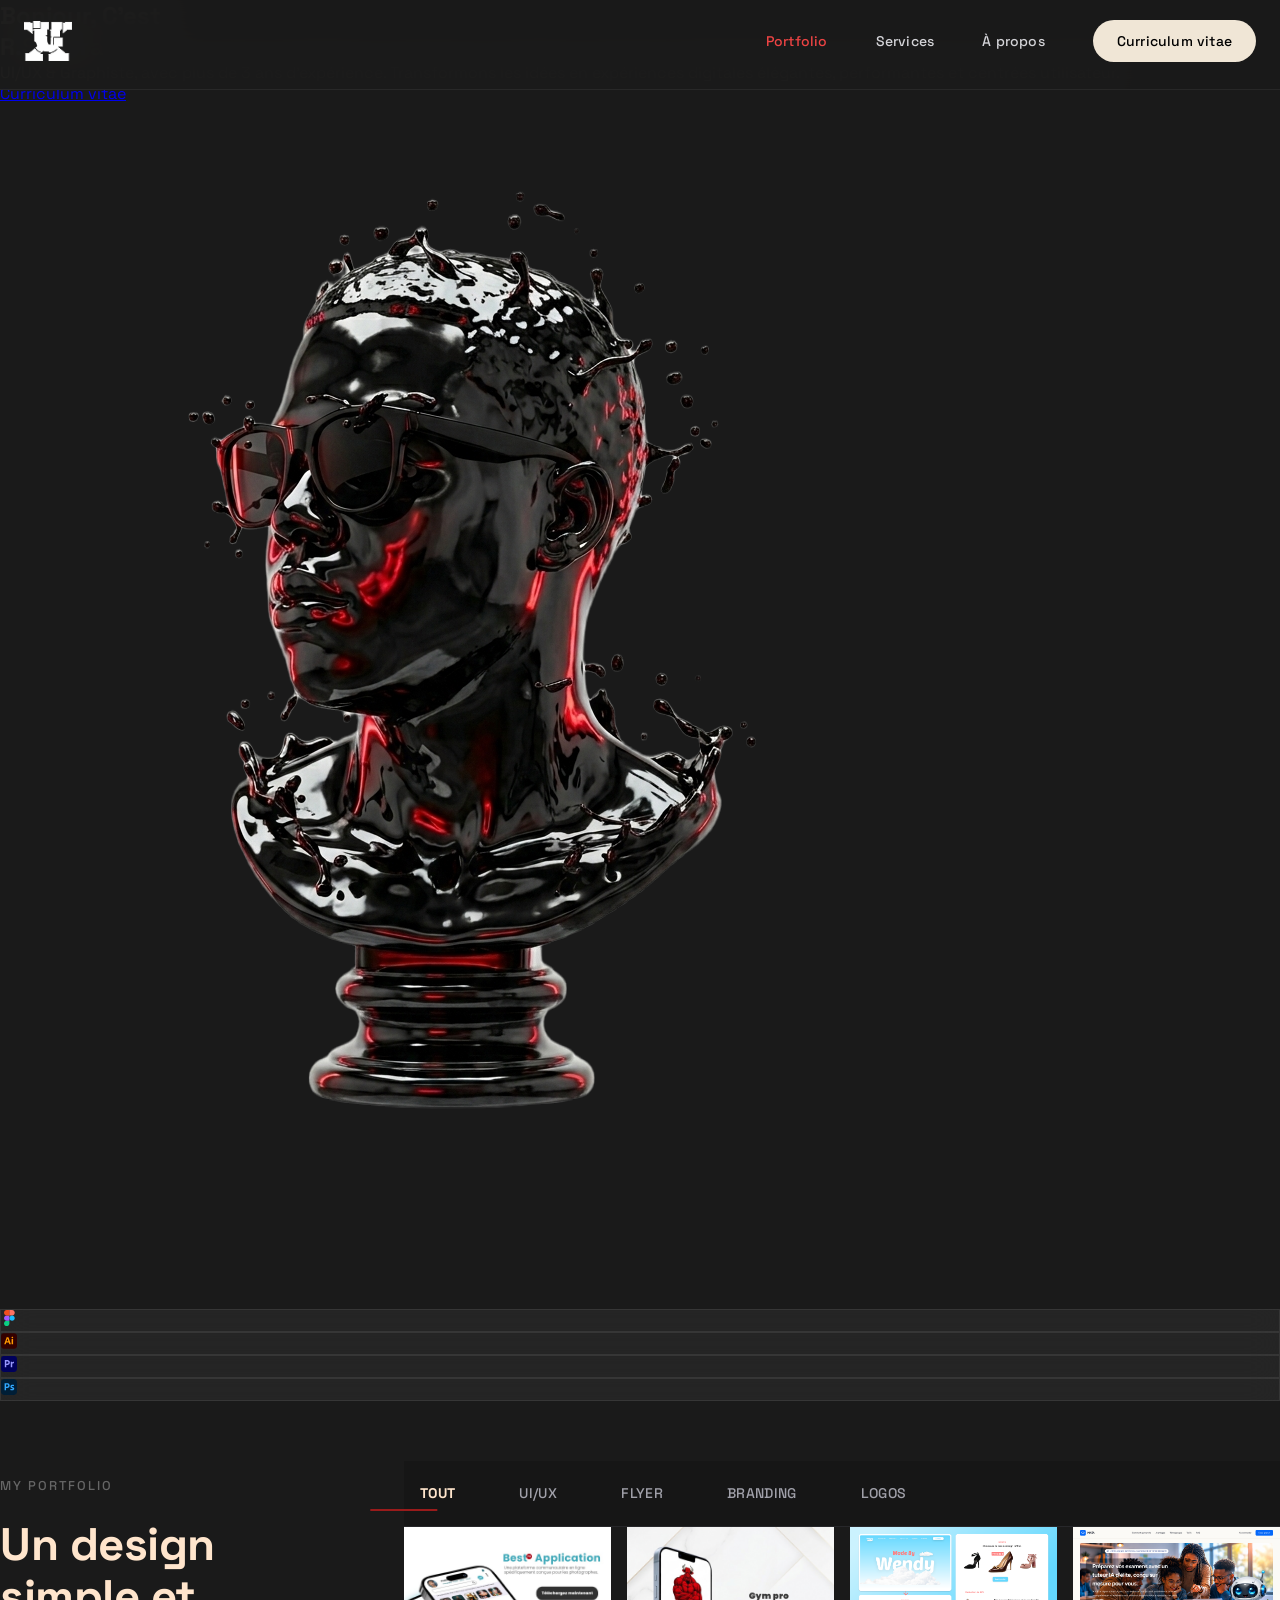
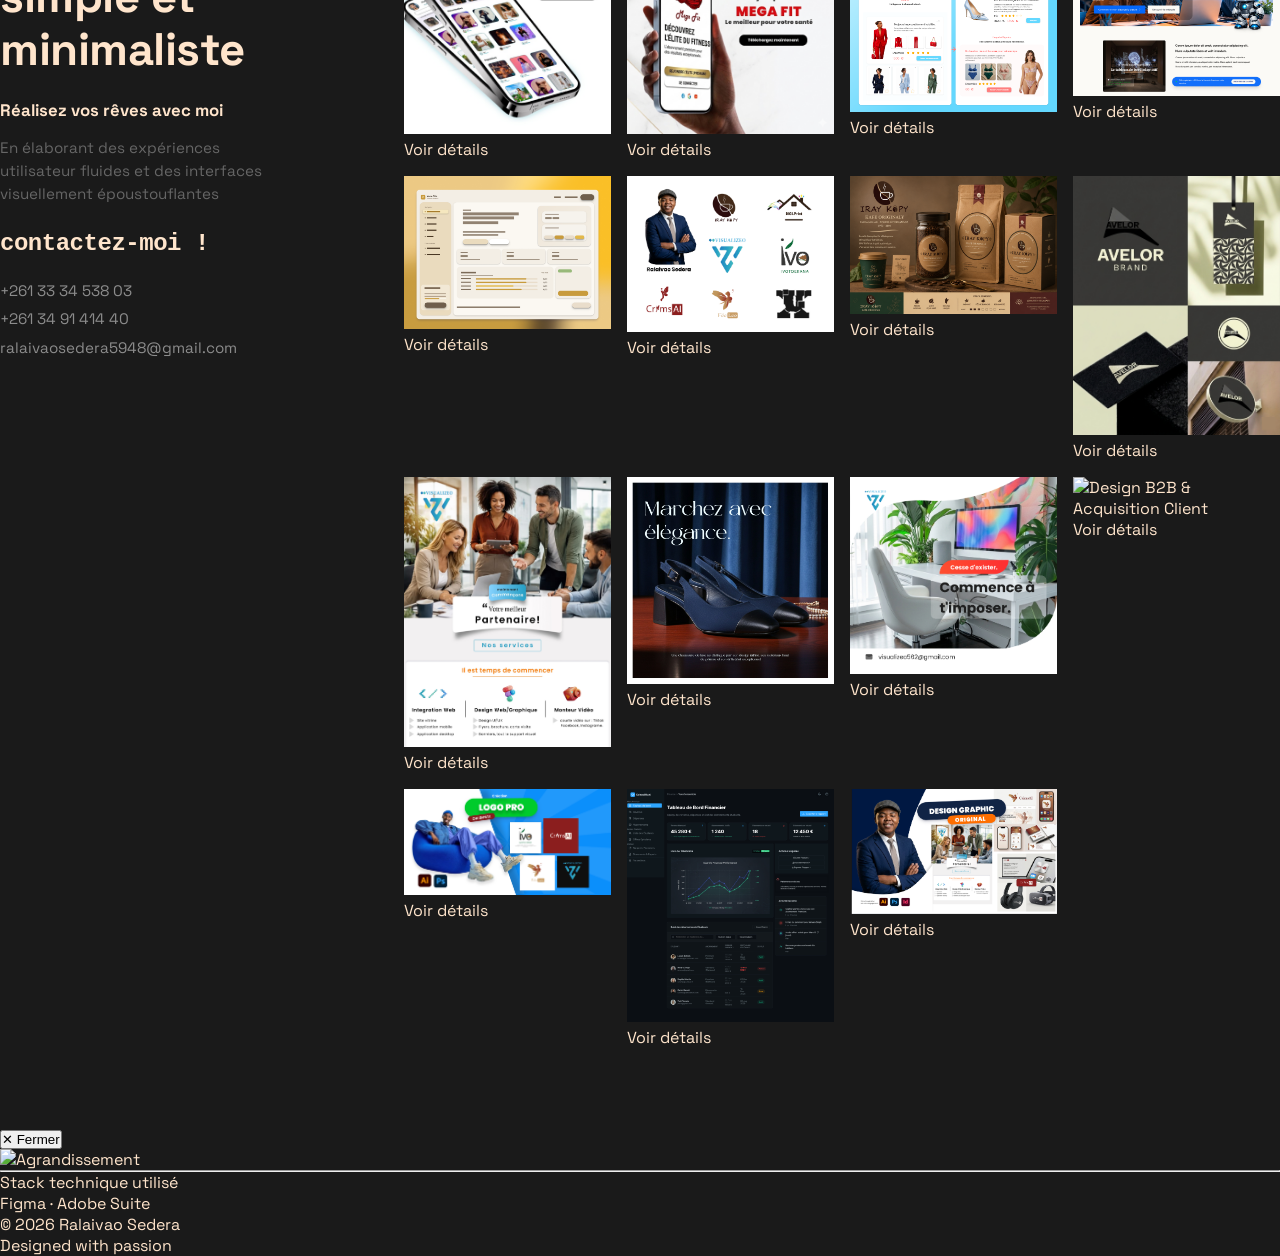
==== index.html @ d10b0091 "Initialisation du projet" ====
<!DOCTYPE html>
<html lang="fr">
<head>
<meta charset="UTF-8">
<meta name="viewport" content="width=device-width, initial-scale=1.0">
<title>Ralaivao Sedera | Product Designer UX/UI & Graphiste à Madagascar</title>
<meta name="description" content="Portfolio officiel de Ralaivao Sedera, Product Designer UX/UI et Graphiste à Madagascar. Découvrez mes projets UI/UX, branding, design web, applications mobiles et identités visuelles.">
<meta name="keywords" content="Ralaivao Sedera, UX Designer Madagascar, UI Designer Madagascar, Product Designer, Graphiste Madagascar, Portfolio UX UI, Figma Designer, Branding, Web Designer Madagascar, Designer Freelance">
<link rel="canonical" href="https://ruxus.vercel.app/">

<link rel="icon" type="image/png" href="assets/logo.png">
<meta name="robots" content="index, follow">
<script src="https://cdn.tailwindcss.com"></script>
<link rel="preconnect" href="https://fonts.googleapis.com">
<link href="https://fonts.googleapis.com/css2?family=Space+Grotesk:wght@300;400;500;700&display=swap" rel="stylesheet">
<link rel="stylesheet" href="styles/style.css">
</head>

<body class="page-index">

<!-- ===== NAVBAR UNIFIÉE ===== -->
<header class="fixed top-0 left-0 w-full z-50 bg-[#1A1A1A]/90 backdrop-blur-md border-b border-white/5">
    <div class="max-w-7xl mx-auto px-6 py-5 flex justify-between items-center">
        <div class="w-12">
            <a href="index.html"><img src="assets/logo.png" alt="Logo"></a>
        </div>
        <nav class="hidden md:flex gap-12 items-center">
            <a href="index.html" class="text-red-500 font-medium hover:opacity-70 transition">Portfolio</a>
            <a href="page/service.html" class="text-zinc-300 hover:text-white hover:opacity-70 transition">Services</a>
            <a href="page/about.html" class="text-zinc-300 hover:text-white hover:opacity-70 transition">À propos</a>
            <a href="cv/Ralaivao CV.pdf" class="bg-[#F0E6D6] text-black px-6 py-3 rounded-full font-medium transition hover:bg-[#E2D5C1]">
                Curriculum vitae
            </a>
        </nav>
        <button id="menuBtn" class="md:hidden text-2xl text-white">☰</button>
    </div>
    <!-- Menu mobile -->
    <div id="mobileMenu" class="mobile-menu md:hidden">
        <a href="index.html" class="active">Portfolio</a>
        <a href="page/service.html">Services</a>
        <a href="page/about.html">À propos</a>
        <a href="cv/Ralaivao CV.pdf" class="cv-btn-mobile">Curriculum vitae</a>
    </div>
</header>

<section class="min-h-screen flex items-center pt-32">
    <div class="max-w-7xl mx-auto px-6 grid lg:grid-cols-2 gap-20 items-center">
        <div>
            <h1 class="text-3xl sm:text-4xl md:text-6xl lg:text-8xl font-bold leading-tight">Bonjour, C'est <br>R.Sedera</h1>
            <p class="text-zinc-400 mt-6 md:mt-8 max-w-xl leading-relaxed text-sm md:text-base">UI/UX & Graphiste, avec plus de 3 ans d'expérience. Transformons les idées en expériences digitales élégantes, performantes et centrées utilisateur.</p>
            <a href="cv/Ralaivao CV.pdf" class="inline-block mt-10 bg-red-800 px-12 py-4 rounded-xl font-semibold hover:bg-red-700 transition">Curriculum vitae</a>
        </div>
        <div class="flex justify-center">
            <div class="relative">
                <div class="arch-shape w-[280px] h-[360px] md:w-[420px] md:h-[550px] bg-red-800 border-4 border-[#E7D8C4] overflow-hidden">
                    <img src="assets/ff.png" class="absolute bottom-0 left-1/2 -translate-x-1/2 h-full object-contain" alt="R. Sedera">
                </div>
                <div class="absolute top-20 left-0 glass rounded-xl p-3">
                    <img src="[data-uri]" class="w-10" alt="Figma">
                </div>
                <div class="absolute top-40 right-0 glass rounded-xl p-3">
                    <img src="[data-uri]" class="w-10" alt="Adobe XD">
                </div>
                <div class="absolute bottom-32 left-0 glass rounded-xl p-3">
                    <img src="[data-uri]" class="w-10" alt="Illustrator">
                </div>
                <div class="absolute bottom-10 right-0 glass rounded-xl p-3">
                    <img src="[data-uri]" class="w-10" alt="WordPress">
                </div>
            </div>
        </div>
    </div>
</section>

<section id="portfolio" class="portfolio-section py-24 border-t border-zinc-900 bg-[#161616]">
  <div class="max-w-7xl mx-auto px-6 lg:px-8">
    <div class="portfolio-grid">

      <!-- ===== SIDEBAR GAUCHE ===== -->
      <div class="portfolio-sidebar">
        <p class="sidebar-label">My Portfolio</p>
        <h2 class="sidebar-title">Un design simple et<br>minimaliste</h2>
        <p class="sidebar-sub">Réalisez vos rêves avec moi</p>
        <p class="sidebar-desc">En élaborant des expériences<br>utilisateur fluides et des interfaces visuellement époustouflantes</p>
        <div class="pt-4">
          <h3 class="contact-title">contactez-moi !</h3>
          <p class="contact-item">+261 33 34 538 03</p>
          <p class="contact-item">+261 34 91 414 40</p>
          <p class="contact-item">ralaivaosedera5948@gmail.com</p>
        </div>
      </div>

      <!-- ===== CONTENU PRINCIPAL ===== -->
      <div class="portfolio-content flex flex-col gap-8">
        
        <!-- ===== ONGLETS STICKY (FIXES) ===== -->
        <div class="sticky-tabs-bar">
          <div class="tabs-container">
            <button class="tab-btn active" data-category="all">Tout</button>
            <button class="tab-btn" data-category="uiux">UI/UX</button>
            <button class="tab-btn" data-category="flyer">Flyer</button>
            <button class="tab-btn" data-category="maquette">Branding</button>
            <button class="tab-btn" data-category="logo">Logos</button>
          </div>
        </div>

        <!-- ===== GRILLE DES PROJETS ===== -->
        <div id="galleryContainer" class="gallery-grid pt-2"></div>

      </div>

    </div>
  </div>
</section>

<div id="detailsModal" class="fixed inset-0 bg-[#1A1A1A]/95 z-50 hidden opacity-0 transition-opacity duration-300 flex items-center justify-center p-4 backdrop-blur-lg">
    <button id="closeModal" class="absolute top-6 right-6 text-xl text-zinc-400 hover:text-[#FFE5CC] transition">✕ Fermer</button>
    <div class="max-w-5xl w-full grid md:grid-cols-2 gap-12 items-center bg-zinc-950/40 p-6 md:p-10 rounded-2xl border border-zinc-800/50">
        <div class="overflow-hidden rounded-xl bg-zinc-900 flex justify-center items-center max-h-[70vh]">
            <img id="modalImage" src="" class="w-full h-full object-contain" alt="Agrandissement">
        </div>
        <div class="flex flex-col gap-4">
            <span id="modalCategory" class="text-xs uppercase tracking-widest text-red-500 font-bold"></span>
            <h3 id="modalTitle" class="text-3xl md:text-5xl font-bold text-[#FFE5CC]"></h3>
            <hr class="border-zinc-800 my-2">
            <p id="modalDesc" class="text-zinc-400 text-sm leading-relaxed"></p>
            <div class="mt-4">
                <span class="text-xs text-zinc-500 block">Stack technique utilisé</span>
                <p class="text-xs text-[#E7D8C4] font-medium mt-1">Figma  · Adobe Suite</p>
            </div>
        </div>
    </div>
</div>

<footer class="border-t border-zinc-800 py-10">
    <div class="max-w-7xl mx-auto px-6 flex flex-col md:flex-row justify-between items-center gap-4">
        <p class="text-zinc-500 text-xs">© 2026 Ralaivao Sedera</p>
        <p class="text-zinc-500 text-xs">Designed with passion</p>
    </div>
</footer>
<script src="js/main.js"></script>
</body>
</html>
---- styles/style.css ----
/**
 * style.css - Portfolio R.Sedera
 * Navbar UNIFIÉE sur toutes les pages
 */

/* ===== BASE ===== */
* {
  box-sizing: border-box;
  margin: 0;
  padding: 0;
}

body {
  font-family: 'Space Grotesk', sans-serif;
  background: #1A1A1A;
  color: #ffffff;
  overflow-x: hidden;
}

html {
  scroll-behavior: smooth;
}

/* ============================================================
   HEADER / NAVBAR UNIFIÉE
   ============================================================ */

header {
  position: fixed;
  top: 0;
  left: 0;
  width: 100%;
  z-index: 50;
  background: rgba(26, 26, 26, 0.97);
  backdrop-filter: blur(20px);
  -webkit-backdrop-filter: blur(20px);
  border-bottom: 1px solid rgba(255, 255, 255, 0.06);
}

header .max-w-7xl {
  max-width: 1280px;
  margin: 0 auto;
  padding: 20px 24px;
  display: flex;
  justify-content: space-between;
  align-items: center;
}

header .w-12 {
  width: 48px;
  flex-shrink: 0;
}

header .w-12 img {
  width: 100%;
  height: auto;
  display: block;
}

/* ===== NAVIGATION DESKTOP ===== */
header nav {
  display: flex;
  align-items: center;
  gap: 48px;
}

header nav a {
  font-size: 14px;
  font-weight: 500;
  color: #d4d4d8;
  text-decoration: none;
  transition: color 0.2s, opacity 0.2s;
  letter-spacing: 0.2px;
  white-space: nowrap;
}

header nav a:hover {
  color: #ffffff;
  opacity: 0.7;
}

/* Lien actif (rouge) */
header nav a.text-red-500 {
  color: #ef4444 !important;
}

header nav a.text-red-500:hover {
  opacity: 0.7;
}

/* Bouton CV */
header nav a.bg-\[\#F0E6D6\] {
  background: #F0E6D6 !important;
  color: #000000 !important;
  padding: 12px 24px !important;
  border-radius: 9999px !important;
  font-weight: 500 !important;
  transition: background 0.2s !important;
}

header nav a.bg-\[\#F0E6D6\]:hover {
  background: #E2D5C1 !important;
  opacity: 1 !important;
}

/* ===== MENU BURGER ===== */
#menuBtn {
  background: none;
  border: none;
  color: #e0e0e0;
  font-size: 24px;
  cursor: pointer;
  display: none;
}

/* ===== MOBILE : cacher la nav desktop ===== */
@media (max-width: 768px) {
  header nav {
    display: none !important;
  }
  #menuBtn {
    display: block !important;
  }
}

/* ===== MENU MOBILE DEROULANT ===== */
.mobile-menu {
  display: none;
  flex-direction: column;
  align-items: center;
  gap: 1.5rem;
  padding: 2rem 1rem;
  background: #1A1A1A;
  border-top: 1px solid rgba(255, 255, 255, 0.06);
}

.mobile-menu.open {
  display: flex;
}

.mobile-menu a {
  color: #a1a1aa;
  font-size: 1rem;
  font-weight: 500;
  text-decoration: none;
  transition: color 0.2s;
}

.mobile-menu a:hover {
  color: #ffffff;
}

.mobile-menu a.active {
  color: #ef4444;
}

.mobile-menu .cv-btn-mobile {
  background: #F0E6D6;
  color: #000000;
  padding: 12px 32px;
  border-radius: 9999px;
  font-weight: 500;
  transition: background 0.2s;
}

.mobile-menu .cv-btn-mobile:hover {
  background: #E2D5C1;
}

/* ===== HERO ===== */
.hero-section {
  min-height: 100vh;
  display: flex;
  align-items: center;
  padding-top: 80px;
  padding-bottom: 40px;
}

.hero-title {
  font-size: clamp(3rem, 6vw, 5.5rem);
  font-weight: 700;
  line-height: 1.05;
  letter-spacing: -1px;
  margin-bottom: 20px;
}

.hero-sub {
  font-size: 1.1rem;
  font-weight: 500;
  color: #c8c8c8;
  line-height: 1.5;
  margin-bottom: 36px;
}

.cv-btn {
  display: inline-block;
  background: #8B1A1A;
  color: #ffffff;
  text-align: center;
  padding: 14px 32px;
  border-radius: 8px;
  font-weight: 600;
  font-size: 14px;
  text-decoration: none;
  transition: background 0.25s, transform 0.2s;
  letter-spacing: 0.3px;
}

.cv-btn:hover {
  background: #a01f1f;
  transform: translateY(-1px);
}

.hero-photo-wrap {
  display: flex;
  justify-content: center;
  align-items: flex-end;
  height: 100%;
}

.hero-photo-box {
  width: clamp(280px, 38vw, 440px);
  height: clamp(360px, 48vw, 560px);
  border-radius: 240px 240px 0 0;
  background: #8B1A1A;
  border: 3px solid #c9b49a;
  overflow: hidden;
  position: relative;
}

.hero-photo-img {
  position: absolute;
  bottom: 0;
  left: 50%;
  transform: translateX(-50%);
  height: 100%;
  object-fit: contain;
  object-position: bottom;
}

/* ===== PORTFOLIO SECTION ===== */
.portfolio-section {
  padding: 60px 0 80px;
}

.portfolio-grid {
  display: grid;
  grid-template-columns: 240px 1fr;
  gap: 48px;
  align-items: start;
}

.portfolio-sidebar {
  position: sticky;
  top: 90px;
}

.sidebar-label {
  font-size: 11px;
  font-weight: 500;
  color: #888888;
  text-transform: uppercase;
  letter-spacing: 1.5px;
  margin-bottom: 16px;
}

.sidebar-title {
  font-size: 1.9rem;
  font-weight: 700;
  line-height: 1.2;
  margin-bottom: 12px;
}

.sidebar-sub {
  font-size: 14px;
  font-weight: 600;
  color: #cccccc;
  margin-bottom: 8px;
}

.sidebar-desc {
  font-size: 12px;
  color: #777777;
  line-height: 1.7;
  margin-bottom: 36px;
}

.contact-title {
  font-size: 1.5rem;
  font-weight: 700;
  margin-bottom: 14px;
  font-family: 'Courier New', monospace;
}

.contact-item {
  font-size: 12px;
  color: #888888;
  margin-bottom: 8px;
}

/* ===== TABS ===== */
.tabs-row {
  display: flex;
  gap: 4px;
  margin-bottom: 28px;
  align-items: center;
}

.tab-btn {
  display: inline-flex;
  align-items: center;
  gap: 5px;
  padding: 7px 16px;
  font-size: 13px;
  font-weight: 500;
  color: #888888;
  background: none;
  border: none;
  cursor: pointer;
  transition: color 0.2s;
  position: relative;
  font-family: 'Space Grotesk', sans-serif;
}

.tab-btn:hover {
  color: #ffffff;
}

.tab-btn.active {
  color: #ffffff;
  font-weight: 600;
}

.tab-count {
  font-size: 11px;
  color: #555;
}

.tab-btn.active .tab-count {
  color: #aaa;
}

.tab-btn::after {
  content: '';
  position: absolute;
  bottom: -2px;
  left: 50%;
  transform: translateX(-50%);
  width: 0;
  height: 2px;
  background: #ffffff;
  transition: width 0.25s;
}

.tab-btn.active::after {
  width: 60%;
}

/* ===== CARDS LAYOUT ===== */
.cards-outer {
  background: #2b2b2b;
  border-radius: 20px;
  padding: 28px 24px 24px;
}

.cards-grid-wrap {
  position: relative;
  display: flex;
  align-items: center;
  gap: 12px;
  margin-bottom: 20px;
}

.slider-viewport {
  flex: 1;
  overflow: hidden;
  border-radius: 14px;
}

.slider-track {
  display: grid;
  grid-template-columns: repeat(3, 1fr);
  gap: 16px;
  transition: transform 0.5s cubic-bezier(0.4, 0, 0.2, 1);
}

.project-card {
  flex-shrink: 0;
  width: 100%;
  aspect-ratio: 1 / 1.05;
  border-radius: 14px;
  background: #3a3a3a;
  border: 1px solid #404040;
  overflow: hidden;
  cursor: pointer;
  transition: border-color 0.3s, transform 0.3s;
  position: relative;
}

.project-card img {
  width: 100%;
  height: 100%;
  object-fit: cover;
  transition: transform 0.35s;
}

.project-card:hover {
  border-color: #8B1A1A;
  transform: translateY(-4px);
}

.project-card:hover img {
  transform: scale(1.04);
}

.project-card .card-label {
  position: absolute;
  bottom: 0;
  left: 0;
  right: 0;
  padding: 28px 14px 14px;
  background: linear-gradient(to top, rgba(0, 0, 0, 0.75) 0%, transparent 100%);
}

.project-card .card-label h4 {
  font-size: 13px;
  font-weight: 600;
  color: #fff;
  margin: 0;
}

.project-card .card-label p {
  font-size: 11px;
  color: #aaa;
  margin: 2px 0 0;
}

.grid-next-btn {
  flex-shrink: 0;
  width: 40px;
  height: 40px;
  border-radius: 50%;
  background: rgba(255, 255, 255, 0.08);
  border: 1px solid rgba(255, 255, 255, 0.15);
  color: white;
  cursor: pointer;
  display: flex;
  align-items: center;
  justify-content: center;
  transition: background 0.25s, border-color 0.25s;
}

.grid-next-btn:hover {
  background: #8B1A1A;
  border-color: #8B1A1A;
}

.proj-info {
  padding: 16px 4px 4px;
  border-top: 1px solid rgba(255, 255, 255, 0.06);
}

.proj-title {
  font-size: 1.1rem;
  font-weight: 700;
  color: #ffffff;
  margin-bottom: 4px;
}

.proj-desc {
  font-size: 13px;
  color: #888888;
  line-height: 1.5;
}

/* ===== SERVICES ===== */
.service-card {
  background: rgba(255, 255, 255, 0.04);
  border: 1px solid rgba(255, 255, 255, 0.07);
  border-radius: 20px;
  padding: 32px 28px;
  transition: border-color 0.3s;
}

.service-card:hover {
  border-color: rgba(153, 27, 27, 0.4);
}

/* ===== ABOUT ===== */
.about-frame-wrap {
  position: relative;
  display: flex;
  justify-content: center;
}

.about-photo-box {
  width: 320px;
  height: 400px;
  border-radius: 24px;
  overflow: hidden;
  background: #2b2b2b;
  border: 1px solid rgba(255, 255, 255, 0.08);
}

.about-photo-img {
  width: 100%;
  height: 100%;
  object-fit: cover;
  object-position: top;
}

.about-badge {
  position: absolute;
  bottom: -12px;
  right: calc(50% - 180px);
  background: #8B1A1A;
  border-radius: 14px;
  padding: 14px 18px;
  text-align: center;
  box-shadow: 0 8px 24px rgba(139, 26, 26, 0.4);
}

.badge-num {
  font-size: 1.6rem;
  font-weight: 700;
  color: white;
  line-height: 1;
}

.badge-lbl {
  font-size: 0.65rem;
  color: rgba(255, 255, 255, 0.75);
  text-transform: uppercase;
  letter-spacing: 0.5px;
  margin-top: 2px;
}

.about-stat {
  border-left: 2px solid #8B1A1A;
  padding-left: 16px;
}

.stat-n {
  font-size: 2rem;
  font-weight: 700;
  color: #fff;
  line-height: 1;
}

.stat-l {
  font-size: 0.75rem;
  color: #666;
  text-transform: uppercase;
  letter-spacing: 1px;
  margin-top: 4px;
}

.skill-tag {
  display: inline-block;
  padding: 5px 12px;
  border-radius: 20px;
  border: 1px solid rgba(255, 255, 255, 0.1);
  background: rgba(255, 255, 255, 0.04);
  font-size: 12px;
  color: #c0c0c0;
  transition: all 0.2s;
}

.skill-tag:hover {
  border-color: #8B1A1A;
  color: #fff;
  background: rgba(139, 26, 26, 0.1);
}

/* ===== UTILITIES ===== */
.glass {
  backdrop-filter: blur(15px);
  background: rgba(255, 255, 255, 0.05);
  border: 1px solid rgba(255, 255, 255, 0.08);
}

.arch-shape {
  border-radius: 300px 300px 0 0;
}

/* ===== RESPONSIVE ===== */
@media (max-width: 1024px) {
  .portfolio-grid {
    grid-template-columns: 200px 1fr;
    gap: 32px;
  }
  .slider-track {
    grid-template-columns: repeat(2, 1fr);
  }
}

@media (max-width: 768px) {
  .portfolio-grid {
    grid-template-columns: 1fr;
  }
  .portfolio-sidebar {
    position: static;
  }
  .slider-track {
    grid-template-columns: repeat(2, 1fr);
  }
  .hero-photo-box {
    width: 260px;
    height: 340px;
  }
}

@media (max-width: 480px) {
  .slider-track {
    grid-template-columns: 1fr 1fr;
  }
  .hero-title {
    font-size: 2.5rem;
  }
}

/* ===== CSS extrait des pages HTML ===== */

/* ===== index.html ===== */
/* ===== STYLES SPÉCIFIQUES À RS.HTML ===== */
body {
    font-family: 'Space Grotesk', sans-serif;
    background: #1A1A1A;
    color: #FFE5CC;
    overflow-x: hidden;
}

html {
    scroll-behavior: smooth;
}

.arch-shape {
    border-radius: 300px 300px 0 0;
}

/* ===== SIDEBAR ===== */
.portfolio-grid {
    display: grid;
    grid-template-columns: 1fr;
    gap: 4rem;
}

@media (min-width: 1024px) {
    .portfolio-grid {
        grid-template-columns: 340px 1fr;
    }
    
    .portfolio-sidebar {
        position: -webkit-sticky;
        position: sticky;
        top: 92px;
        padding-top: 16px;
        height: fit-content;
        align-self: start;
    }
}

/* ===== ONGLETS STICKY (FIXES) ===== */
.sticky-tabs-bar {
    position: -webkit-sticky;
    position: sticky;
    top: 92px;
    padding-top: 16px;
    z-index: 30;
    background: #161616;
    width: 100%;
}

.sticky-tabs-bar .tabs-container {
    display: flex;
    flex-wrap: wrap;
    gap: 2rem;
    border-bottom: 1px solid #27272a;
    padding-bottom: 1rem;
    align-items: center;
    background: #161616;
}

/* ===== EFFET VERRE ===== */
.glass {
    backdrop-filter: blur(15px);
    background: rgba(255, 255, 255, .05);
    border: 1px solid rgba(255, 255, 255, .08);
}

/* ===== SIDEBAR STYLES ===== */
.sidebar-label {
    color: #666666;
    font-weight: 500;
    text-transform: uppercase;
    letter-spacing: 0.15em;
    font-size: 0.8rem;
    margin-bottom: 1.5rem;
}

.sidebar-title {
    font-size: 2.85rem;
    font-weight: 700;
    margin-bottom: 1.5rem;
    letter-spacing: -0.01em;
    line-height: 1.15;
    color: #FFE5CC;
}

.sidebar-sub {
    color: #FFE5CC;
    font-weight: 700;
    font-size: 1.05rem;
    margin-bottom: 1rem;
}

.sidebar-desc {
    color: #666666;
    font-size: 0.95rem;
    line-height: 1.5;
    margin-bottom: 1.5rem;
}

.contact-title {
    font-family: monospace;
    font-weight: 700;
    font-size: 1.5rem;
    color: #FFE5CC;
    margin-bottom: 1.5rem;
    letter-spacing: -0.02em;
}

.contact-item {
    color: #8c8c8c;
    font-size: 0.95rem;
    margin-bottom: 0.6rem;
}

.contact-item:last-child {
    margin-bottom: 0;
}

/* ===== GRILLE DE PROJETS ===== */
.gallery-grid {
    display: grid;
    grid-template-columns: repeat(auto-fill, minmax(200px, 1fr));
    gap: 1rem;
}

.gallery-item {
    break-inside: avoid;
    transition: all 0.4s cubic-bezier(0.16, 1, 0.3, 1);
    opacity: 0;
    transform: translateY(15px);
    animation: fadeInProjs 0.5s forwards ease-out;
}

@keyframes fadeInProjs {
    to {
        opacity: 1;
        transform: translateY(0);
    }
}

.gallery-item:hover {
    transform: scale(1.03);
}

/* ===== ONGLETS ===== */
.tab-btn {
    position: relative;
    transition: all 0.3s ease;
    color: #a1a1aa;
    background: none;
    border: none;
    cursor: pointer;
    font-family: 'Space Grotesk', sans-serif;
    font-size: 0.875rem;
    font-weight: 500;
    text-transform: uppercase;
    letter-spacing: 0.025em;
    padding-bottom: 0.5rem;
}

.tab-btn:hover {
    color: #FFE5CC;
}

.tab-btn.active {
    color: #FFE5CC;
    font-weight: 700;
}

.tab-btn.active::after {
    content: '';
    position: absolute;
    bottom: -1px;
    left: 0;
    width: 100%;
    height: 2px;
    background: #991B1B;
}

.modal-open {
    overflow: hidden;
}
/* =========================
   RESPONSIVE MOBILE
========================= */

#mobileMenu{
    max-height:0;
    overflow:hidden;
    transition:max-height .3s ease;
    background:#1A1A1A;
}

#mobileMenu.open{
    max-height:400px;
}

#mobileMenu a{
    display:block;
    padding:15px 24px;
    color:#d4d4d8;
    border-top:1px solid rgba(255,255,255,.05);
}

#mobileMenu a:hover{
    color:white;
}

.cv-btn-mobile{
    color:#fff !important;
}

/* ===== TABLETTE ===== */

@media (max-width:1024px){

    .portfolio-grid{
        grid-template-columns:1fr;
        gap:3rem;
    }

    .portfolio-sidebar{
        position:static;
    }

    .sticky-tabs-bar{
        top:80px;
    }
}

/* ===== MOBILE ===== */

@media (max-width:768px){

    .sticky-tabs-bar{
        top:76px;
        padding-top:10px;
    }

    .tabs-container{
        gap:1rem !important;
        overflow-x:auto;
        flex-wrap:nowrap !important;
        scrollbar-width:none;
    }

    .tabs-container::-webkit-scrollbar{
        display:none;
    }

    .sidebar-title{
        font-size:2rem;
        line-height:1.2;
    }

    .sidebar-sub{
        font-size:1rem;
    }

    .sidebar-desc{
        font-size:.9rem;
    }

    .gallery-grid{
        grid-template-columns:1fr 1fr;
        gap:.75rem;
    }

    footer .max-w-7xl{
        flex-direction:column;
        gap:10px;
        text-align:center;
    }
}

/* ===== HERO MOBILE ===== */

@media (max-width:768px){

    section.min-h-screen{
        padding-top:110px;
        min-height:auto;
    }

    section.min-h-screen .grid{
        grid-template-columns:1fr;
        gap:50px;
        text-align:center;
    }

    section.min-h-screen h1{
        font-size:3rem !important;
        line-height:1.1;
    }

    section.min-h-screen p{
        margin-left:auto;
        margin-right:auto;
    }

    .arch-shape{
        width:280px !important;
        height:360px !important;
        margin:auto;
    }

    .glass{
        transform:scale(.8);
    }
}

/* ===== PETITS TELEPHONES ===== */

@media (max-width:480px){

    section.min-h-screen h1{
        font-size:2.3rem !important;
    }

    .gallery-grid{
        grid-template-columns:1fr;
    }

    .sidebar-title{
        font-size:1.7rem;
    }

    .arch-shape{
        width:240px !important;
        height:320px !important;
    }
}

/* ===== Responsive Enhancements ===== */
*{box-sizing:border-box;}
html,body{overflow-x:hidden;width:100%;}
img{max-width:100%;height:auto;}

@media (max-width:768px){
    .max-w-7xl{padding-left:1rem!important;padding-right:1rem!important;}
    .glass{padding:8px;}
    .glass img{width:28px!important;}
    #detailsModal{
        align-items:flex-start;
        overflow-y:auto;
        padding-top:80px;
    }
    #detailsModal .grid{
        grid-template-columns:1fr!important;
    }
    #modalTitle{
        font-size:2rem!important;
    }
    .contact-item{
        font-size:.85rem;
        word-break:break-word;
    }
}

@media (max-width:640px){
    .gallery-grid{
        grid-template-columns:repeat(2,1fr)!important;
    }
}

@media (max-width:400px){
    .gallery-grid{
        grid-template-columns:1fr!important;
    }
}
@media(max-width:768px){

    header{
        min-height:90px;
    }

    section.min-h-screen{
        padding-top:130px !important;
    }

    .portfolio-content{
        overflow:hidden;
    }

    .sticky-tabs-bar{
        overflow-x:auto;
    }

    .tabs-container{
        padding-bottom:12px;
    }

    .gallery-item{
        border-radius:12px;
    }

    .portfolio-sidebar{
        text-align:center;
    }

    .contact-title,
    .contact-item{
        text-align:center;
    }
}

@media(max-width:480px){

    .gallery-grid{
        grid-template-columns:1fr !important;
    }

    .sticky-tabs-bar{
        top:76px;
    }
}

/* ===== page\about.html ===== */
.mobile-menu{
    position:absolute;
    top:100%;
    left:0;
    width:100%;
    max-height:0;
    overflow:hidden;
    background:#1A1A1A;
    transition:max-height .35s ease;
    z-index:100;
}

.mobile-menu.open{
    max-height:400px;
}

.mobile-menu a{
    padding:16px 24px;
    color:#d4d4d8;
    border-top:1px solid rgba(255,255,255,.05);
}

.mobile-menu .active{
    color:#ef4444;
}

.cv-btn-mobile{
    background:#F0E6D6;
    color:black !important;
    margin:16px;
    border-radius:999px;
    text-align:center;
    font-weight:600;
}

@media(max-width:768px){
    .about-frame-wrap{
        margin-top:40px;
    }
    #about .grid{
        gap:40px;
    }

    #about h2{
        font-size:2rem;
        line-height:1.2;
    }

    .grid.grid-cols-3{
        grid-template-columns:1fr;
        gap:15px;
    }

    footer .max-w-7xl{
        flex-direction:column;
        text-align:center;
        gap:10px;
    }
}

/* Responsive Enhancements */
*{box-sizing:border-box;}
html,body{overflow-x:hidden;width:100%;}
img{max-width:100%;height:auto;}

@media(max-width:768px){
  .max-w-7xl,.max-w-3xl{padding-left:1rem!important;padding-right:1rem!important;}
  .about-photo-box img{width:100%;height:auto;}
  .about-badge{transform:scale(.9);}
  #about h2{font-size:2rem!important;}
  .grid.grid-cols-3{grid-template-columns:1fr!important;}
}

/* ===== page\service.html ===== */
body {
      font-family: 'Space Grotesk', sans-serif;
      background: #1A1A1A;
      color: #FFE5CC;
      overflow-x: hidden;
    }
    
    .services-grid {
      display: grid;
      grid-template-columns: repeat(3, 1fr);
      gap: 25px;
    }

    .services-grid .service-card:nth-child(4) {
      grid-column: 1;
    }

    .service-card {
      background-color: transparent;
      border: 1px solid rgba(255, 255, 255, 0.15);
      border-radius: 16px;
      padding: 40px 30px;
      text-align: center;
      display: flex;
      flex-direction: column;
      align-items: center;
      transition: border-color 0.3s;
    }

    .service-card:hover {
      border-color: #8B1A1A;
    }

    .card-list {
      list-style: none;
      width: 100%;
      max-width: 220px;
      text-align: left;
      margin-top: 15px;
    }

    .card-list li {
      font-size: 0.9rem;
      font-weight: 500;
      margin-bottom: 12px;
      position: relative;
      padding-left: 25px;
      color: #ffffff;
    }

    .card-list li::before {
      content: "";
      position: absolute;
      left: 5px;
      top: 6px;
      width: 0;
      height: 0;
      border-top: 5px solid transparent;
      border-bottom: 5px solid transparent;
      border-left: 8px solid #ffffff;
    }

    @media (max-width: 1024px) {
      .services-grid { grid-template-columns: repeat(2, 1fr); }
      .services-grid .service-card:nth-child(4) { grid-column: auto; }
    }
    @media (max-width: 768px) {
      .services-grid { grid-template-columns: 1fr; }
    }

    /* MENU MOBILE */

.mobile-menu{
    max-height:0;
    overflow:hidden;
    display:flex;
    flex-direction:column;
    background:#1A1A1A;
    transition:max-height .35s ease;
}

.mobile-menu.open{
    max-height:400px;
}

.mobile-menu{
    display:none;
}

.mobile-menu.open{
    display:flex;
}

.mobile-menu a{
    padding:16px 24px;
    color:#d4d4d8;
    border-top:1px solid rgba(255,255,255,.05);
}

.mobile-menu a.active{
    color:#ef4444;
}

.cv-btn-mobile{
    background:#F0E6D6;
    color:#000!important;
    margin:16px;
    border-radius:999px;
    text-align:center;
    font-weight:600;
}

/* Animation cartes */

.service-card{
    transition:all .3s ease;
}

.service-card:hover{
    border-color:#8B1A1A;
    transform:translateY(-8px);
    box-shadow:0 15px 40px rgba(139,26,26,.15);
}

/* Responsive */

@media(max-width:768px){

    main{
        padding-top:130px!important;
    }

    h1{
        font-size:2.2rem!important;
        line-height:1.2;
    }

    footer .max-w-7xl{
        flex-direction:column;
        text-align:center;
        gap:10px;
    }
}

header{
    min-height: 90px;
}

main{
    margin-top: 60px;
}

@media(max-width:768px){

    main{
        padding-top: 100px !important;
    }

    .text-center{
        margin-top: 20px;
    }
}
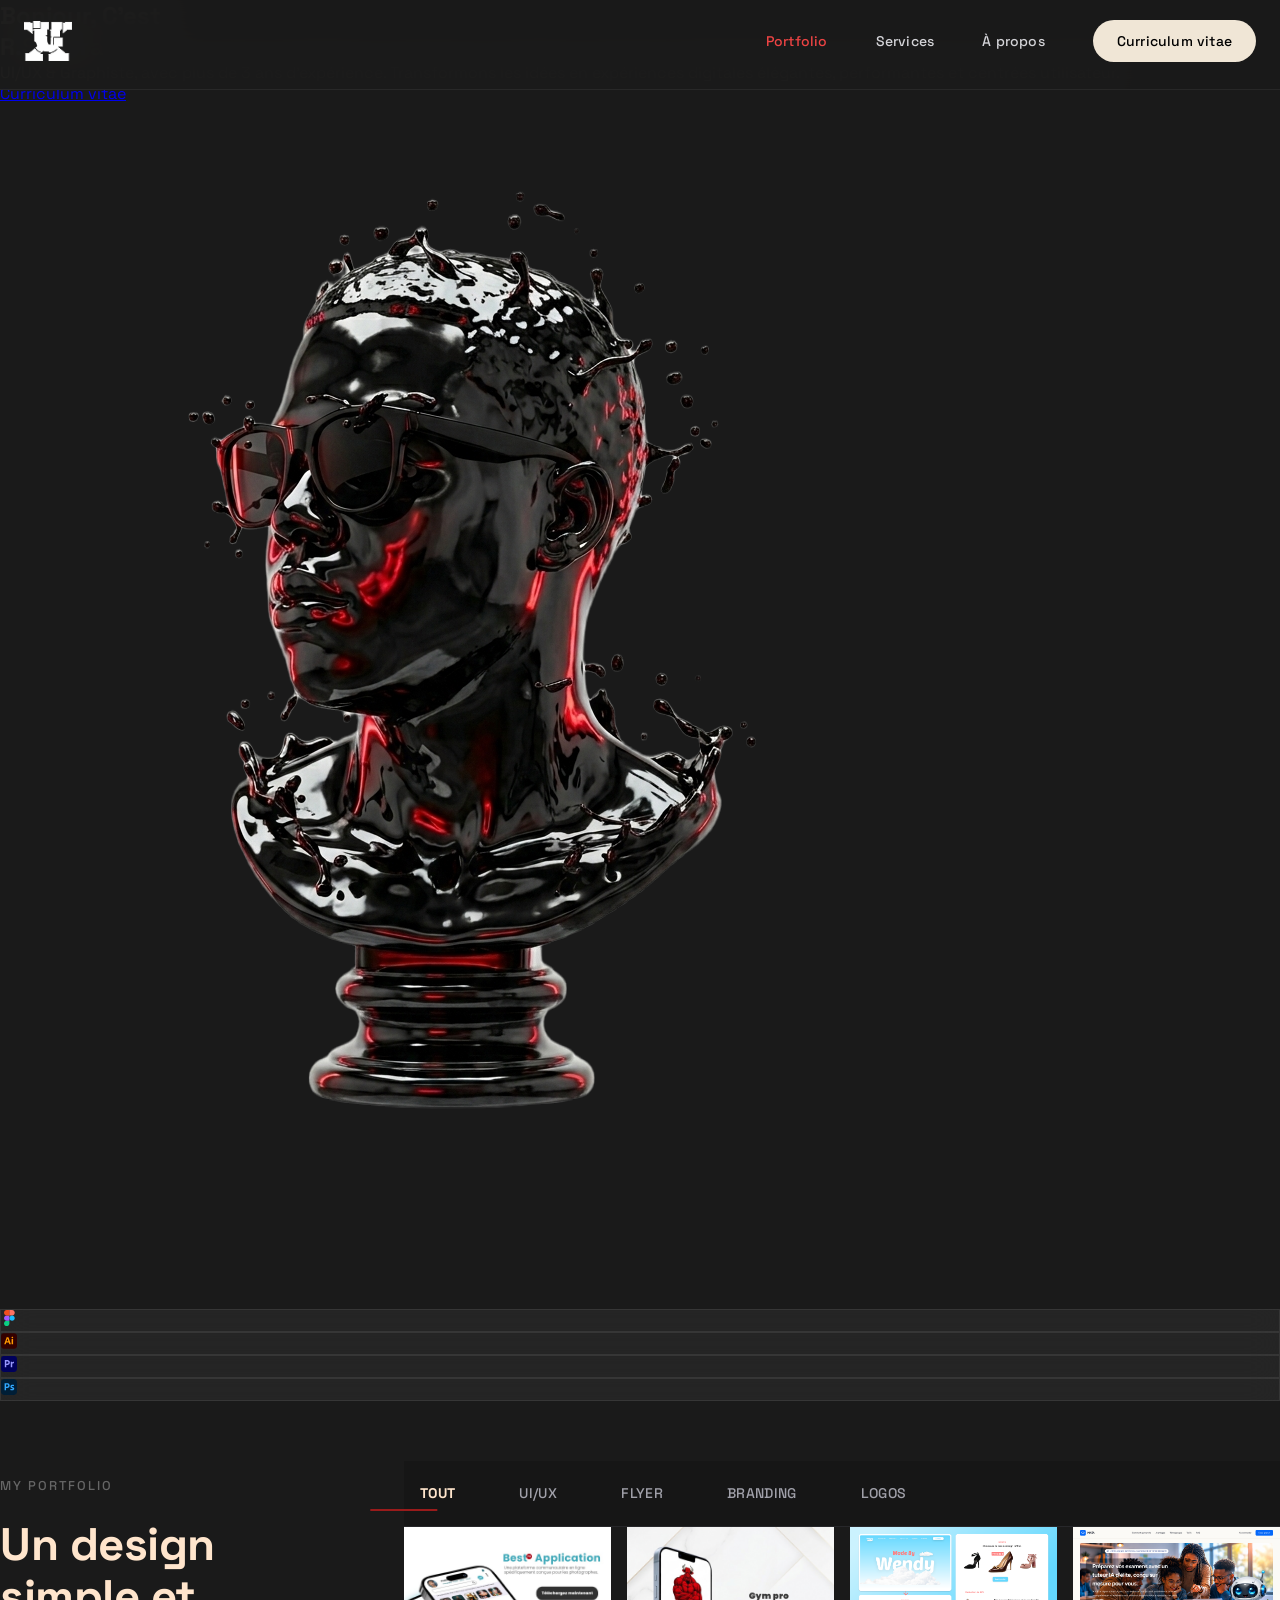
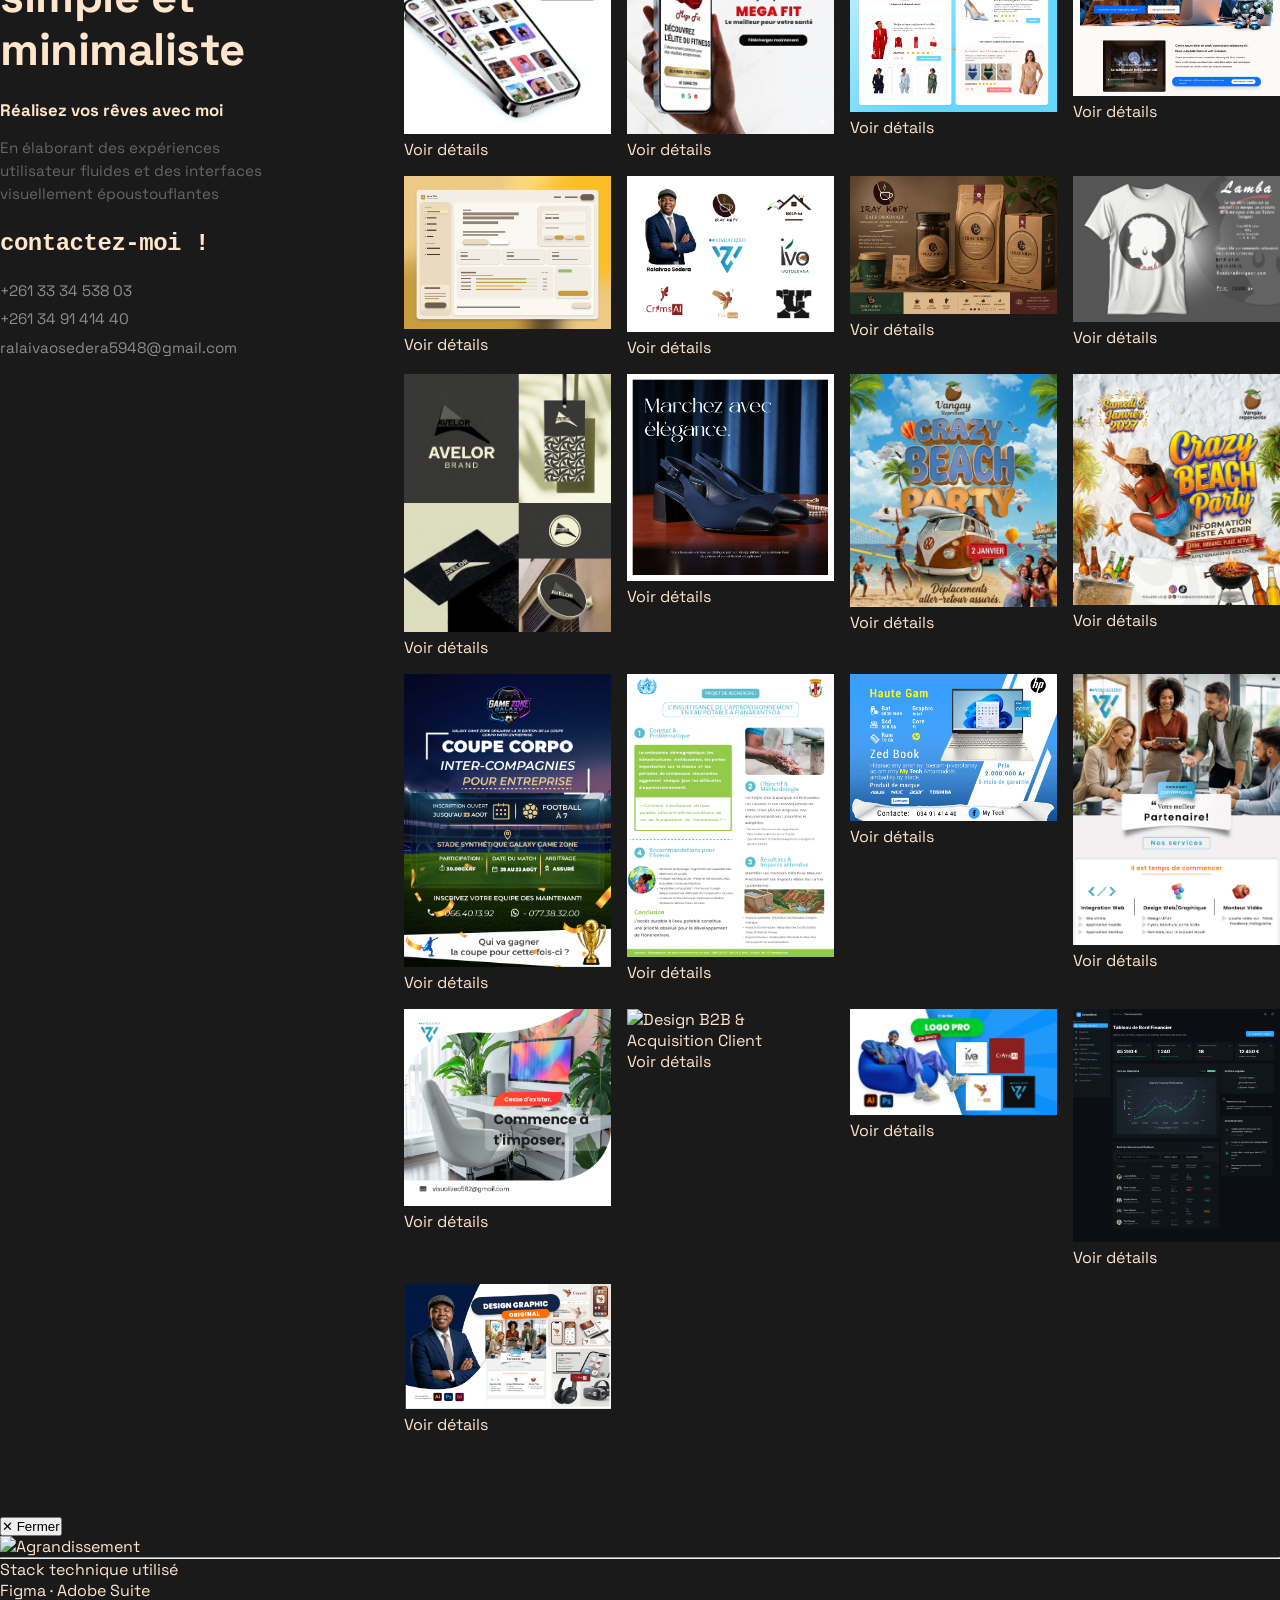
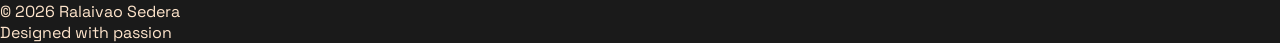
==== commit f8604c38: "Update index.html" ====
--- a/index.html
+++ b/index.html
@@ -28,7 +28,7 @@
             <a href="index.html" class="text-red-500 font-medium hover:opacity-70 transition">Portfolio</a>
             <a href="page/service.html" class="text-zinc-300 hover:text-white hover:opacity-70 transition">Services</a>
             <a href="page/about.html" class="text-zinc-300 hover:text-white hover:opacity-70 transition">À propos</a>
-            <a href="cv/Ralaivao CV.pdf" class="bg-[#F0E6D6] text-black px-6 py-3 rounded-full font-medium transition hover:bg-[#E2D5C1]">
+            <a href="cv/sedera.pdf" class="bg-[#F0E6D6] text-black px-6 py-3 rounded-full font-medium transition hover:bg-[#E2D5C1]">
                 Curriculum vitae
             </a>
         </nav>
@@ -140,4 +140,4 @@
 </footer>
 <script src="js/main.js"></script>
 </body>
-</html>+</html>
